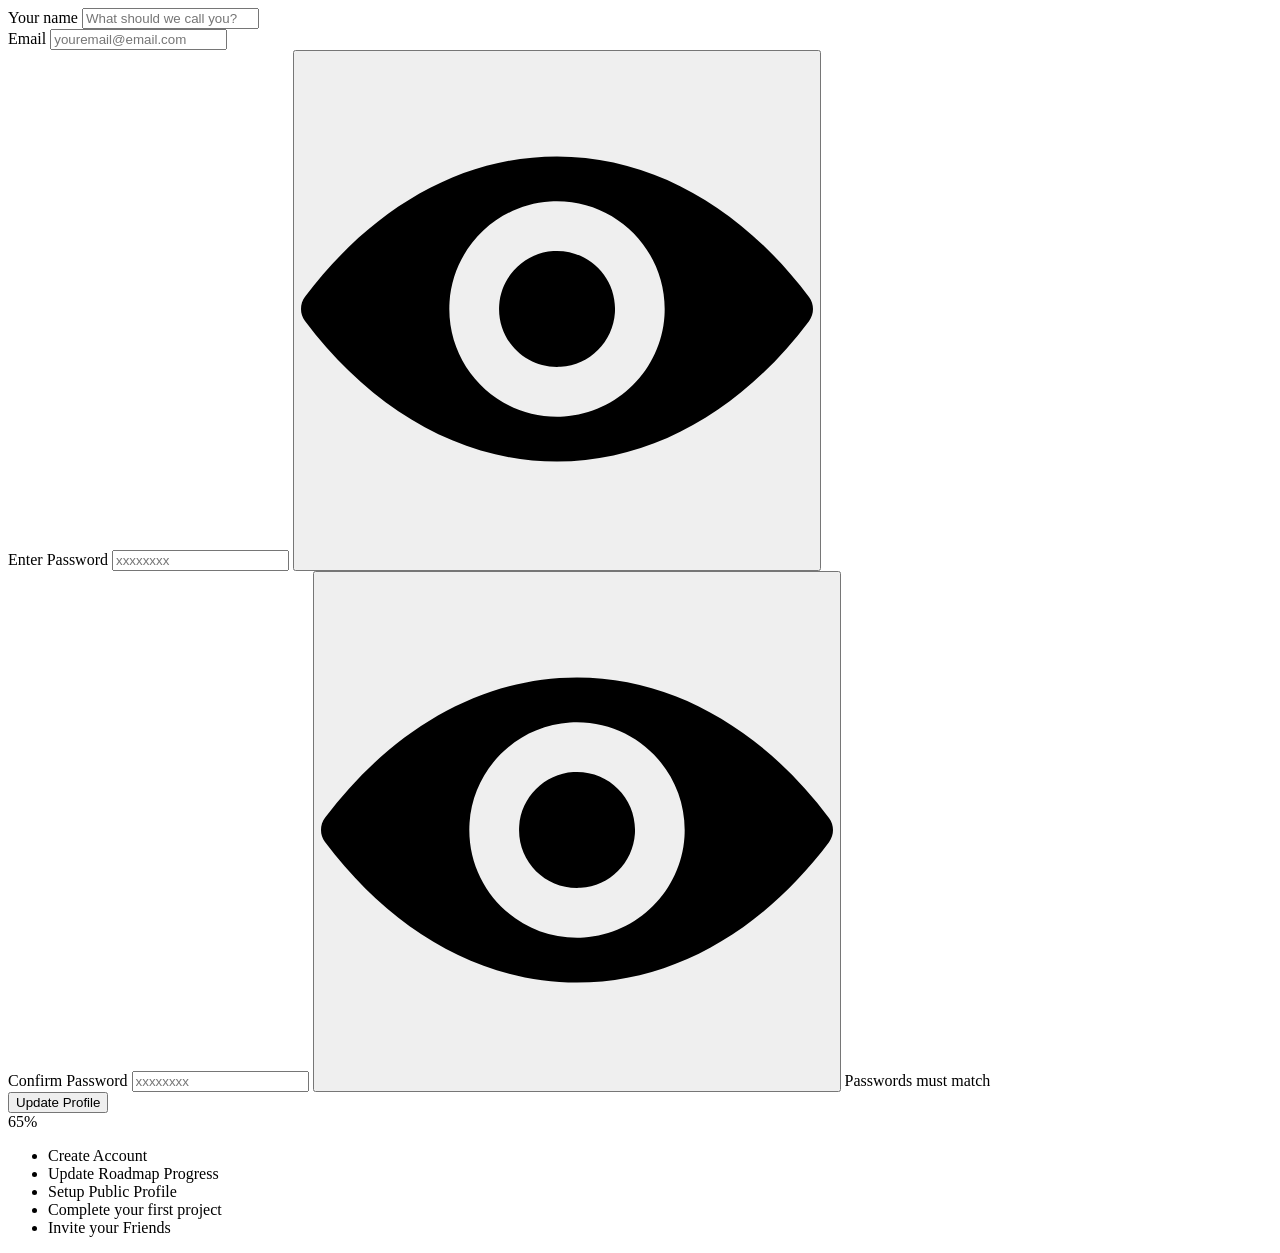
==== 05-accessible-form-ui/index.html @ e5309016 "include accessible form ui project" ====
<!doctype html>
<html lang="en">
    <head>
        <meta charset="UTF-8" />
        <meta name="viewport" content="width=device-width, initial-scale=1.0" />
        <title>Accessible Form</title>
    </head>
    <body>
        <div class="container-form">
            <form action="#" method="post">
                <div class="user-infos">
                    <div class="form-group">
                        <label for="user-name">Your name</label>
                        <input
                            type="text"
                            id="user-name"
                            name="user-name"
                            placeholder="What should we call you?"
                            aria-required="true"
                        />
                    </div>
                    <div class="form-group">
                        <label for="email">Email</label>
                        <input
                            type="email"
                            id="email"
                            name="email"
                            placeholder="youremail@email.com"
                            aria-required="true"
                            aria-invalid="true"
                        />
                    </div>
                </div>

                <div class="pass-infos">
                    <div class="form-group">
                        <label for="password">Enter Password</label>
                        <input
                            type="password"
                            id="password"
                            name="password"
                            placeholder="xxxxxxxx"
                            aria-required="true"
                        />
                        <button
                            type="button"
                            class="show-password-btn"
                            aria-label="Password is hidden"
                            aria-pressed="false"
                        >
                            <svg
                                xmlns="http://www.w3.org/2000/svg"
                                version="1.1"
                                xmlns:xlink="http://www.w3.org/1999/xlink"
                                width="512"
                                height="512"
                                x="0"
                                y="0"
                                viewBox="0 0 488.85 488.85"
                                style="enable-background: new 0 0 512 512"
                                xml:space="preserve"
                                class=""
                            >
                                <g>
                                    <path
                                        d="M244.425 98.725c-93.4 0-178.1 51.1-240.6 134.1-5.1 6.8-5.1 16.3 0 23.1 62.5 83.1 147.2 134.2 240.6 134.2s178.1-51.1 240.6-134.1c5.1-6.8 5.1-16.3 0-23.1-62.5-83.1-147.2-134.2-240.6-134.2zm6.7 248.3c-62 3.9-113.2-47.2-109.3-109.3 3.2-51.2 44.7-92.7 95.9-95.9 62-3.9 113.2 47.2 109.3 109.3-3.3 51.1-44.8 92.6-95.9 95.9zm-3.1-47.4c-33.4 2.1-61-25.4-58.8-58.8 1.7-27.6 24.1-49.9 51.7-51.7 33.4-2.1 61 25.4 58.8 58.8-1.8 27.7-24.2 50-51.7 51.7z"
                                        fill="#000000"
                                        opacity="1"
                                        data-original="#000000"
                                        class=""
                                    ></path>
                                </g>
                            </svg>
                        </button>
                    </div>
                    <div class="form-group">
                        <label for="confirm-password">Confirm Password</label>
                        <input
                            type="password"
                            id="confirm-password"
                            name="confirm-password"
                            placeholder="xxxxxxxx"
                            aria-required="true"
                        />
                        <button
                            type="button"
                            class="show-password-btn"
                            aria-label="Password is hidden"
                            aria-pressed="false"
                        >
                            <svg
                                xmlns="http://www.w3.org/2000/svg"
                                version="1.1"
                                xmlns:xlink="http://www.w3.org/1999/xlink"
                                width="512"
                                height="512"
                                x="0"
                                y="0"
                                viewBox="0 0 488.85 488.85"
                                style="enable-background: new 0 0 512 512"
                                xml:space="preserve"
                                class=""
                            >
                                <g>
                                    <path
                                        d="M244.425 98.725c-93.4 0-178.1 51.1-240.6 134.1-5.1 6.8-5.1 16.3 0 23.1 62.5 83.1 147.2 134.2 240.6 134.2s178.1-51.1 240.6-134.1c5.1-6.8 5.1-16.3 0-23.1-62.5-83.1-147.2-134.2-240.6-134.2zm6.7 248.3c-62 3.9-113.2-47.2-109.3-109.3 3.2-51.2 44.7-92.7 95.9-95.9 62-3.9 113.2 47.2 109.3 109.3-3.3 51.1-44.8 92.6-95.9 95.9zm-3.1-47.4c-33.4 2.1-61-25.4-58.8-58.8 1.7-27.6 24.1-49.9 51.7-51.7 33.4-2.1 61 25.4 58.8 58.8-1.8 27.7-24.2 50-51.7 51.7z"
                                        fill="#000000"
                                        opacity="1"
                                        data-original="#000000"
                                        class=""
                                    ></path>
                                </g>
                            </svg>
                        </button>
                        <span class="error-message">Passwords must match</span>
                    </div>
                    <div class="form-group btn-container">
                        <button type="submit" class="subimit-btn">
                            Update Profile
                        </button>
                    </div>
                </div>
                <div class="progress-container">
                    <div class="progress-bar">
                        <div class="progress"></div>
                    </div>
                    <span class="progress-percentage">65%</span>
                </div>
                <div class="form-footer">
                    <ul class="checklist">
                        <li>Create Account</li>
                        <li>Update Roadmap Progress</li>
                        <li>Setup Public Profile</li>
                        <li class="incomplete">Complete your first project</li>
                        <li class="incomplete">Invite your Friends</li>
                    </ul>
                </div>
            </form>
        </div>
    </body>
</html>
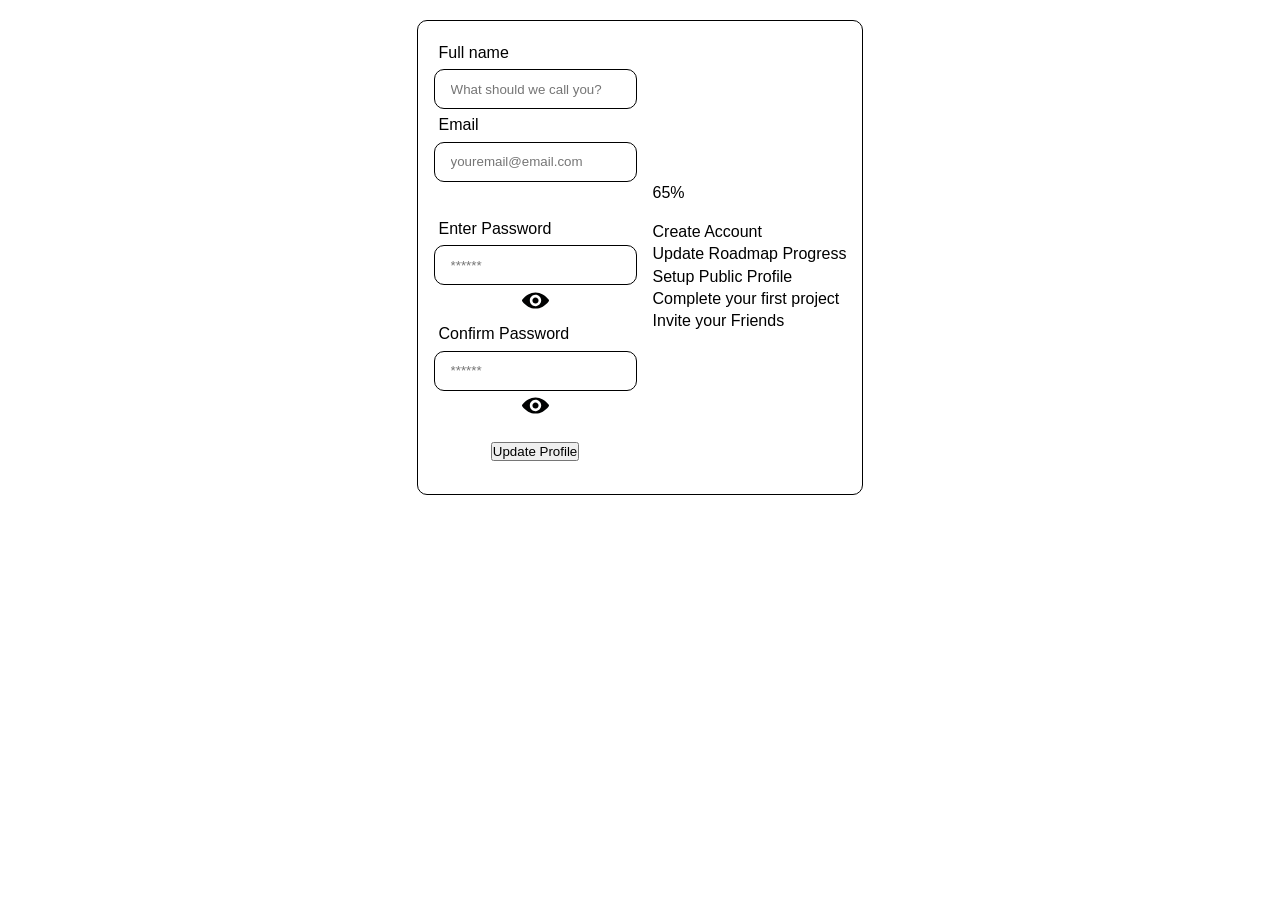
==== commit 446dfa04: "config of index.html and style.css and adding svg icons" ====
--- a/05-accessible-form-ui/index.html
+++ b/05-accessible-form-ui/index.html
@@ -4,13 +4,15 @@
         <meta charset="UTF-8" />
         <meta name="viewport" content="width=device-width, initial-scale=1.0" />
         <title>Accessible Form</title>
+
+        <link rel="stylesheet" href="style.css" />
     </head>
     <body>
-        <div class="container-form">
-            <form action="#" method="post">
-                <div class="user-infos">
-                    <div class="form-group">
-                        <label for="user-name">Your name</label>
+        <div class="flex container-form">
+            <form action="#" method="post" class="flex col form-group">
+                <div class="flex col user-infos">
+                    <div class="flex col">
+                        <label for="user-name">Full name</label>
                         <input
                             type="text"
                             id="user-name"
@@ -19,7 +21,7 @@
                             aria-required="true"
                         />
                     </div>
-                    <div class="form-group">
+                    <div class="flex col">
                         <label for="email">Email</label>
                         <input
                             type="email"
@@ -32,14 +34,14 @@
                     </div>
                 </div>
 
-                <div class="pass-infos">
-                    <div class="form-group">
+                <div class="flex col pass-infos">
+                    <div class="flex col">
                         <label for="password">Enter Password</label>
                         <input
                             type="password"
                             id="password"
                             name="password"
-                            placeholder="xxxxxxxx"
+                            placeholder="******"
                             aria-required="true"
                         />
                         <button
@@ -48,38 +50,16 @@
                             aria-label="Password is hidden"
                             aria-pressed="false"
                         >
-                            <svg
-                                xmlns="http://www.w3.org/2000/svg"
-                                version="1.1"
-                                xmlns:xlink="http://www.w3.org/1999/xlink"
-                                width="512"
-                                height="512"
-                                x="0"
-                                y="0"
-                                viewBox="0 0 488.85 488.85"
-                                style="enable-background: new 0 0 512 512"
-                                xml:space="preserve"
-                                class=""
-                            >
-                                <g>
-                                    <path
-                                        d="M244.425 98.725c-93.4 0-178.1 51.1-240.6 134.1-5.1 6.8-5.1 16.3 0 23.1 62.5 83.1 147.2 134.2 240.6 134.2s178.1-51.1 240.6-134.1c5.1-6.8 5.1-16.3 0-23.1-62.5-83.1-147.2-134.2-240.6-134.2zm6.7 248.3c-62 3.9-113.2-47.2-109.3-109.3 3.2-51.2 44.7-92.7 95.9-95.9 62-3.9 113.2 47.2 109.3 109.3-3.3 51.1-44.8 92.6-95.9 95.9zm-3.1-47.4c-33.4 2.1-61-25.4-58.8-58.8 1.7-27.6 24.1-49.9 51.7-51.7 33.4-2.1 61 25.4 58.8 58.8-1.8 27.7-24.2 50-51.7 51.7z"
-                                        fill="#000000"
-                                        opacity="1"
-                                        data-original="#000000"
-                                        class=""
-                                    ></path>
-                                </g>
-                            </svg>
+                            <img src="spy-eye-open.svg" alt="" />
                         </button>
                     </div>
-                    <div class="form-group">
+                    <div class="flex col">
                         <label for="confirm-password">Confirm Password</label>
                         <input
                             type="password"
                             id="confirm-password"
                             name="confirm-password"
-                            placeholder="xxxxxxxx"
+                            placeholder="******"
                             aria-required="true"
                         />
                         <button
@@ -88,38 +68,19 @@
                             aria-label="Password is hidden"
                             aria-pressed="false"
                         >
-                            <svg
-                                xmlns="http://www.w3.org/2000/svg"
-                                version="1.1"
-                                xmlns:xlink="http://www.w3.org/1999/xlink"
-                                width="512"
-                                height="512"
-                                x="0"
-                                y="0"
-                                viewBox="0 0 488.85 488.85"
-                                style="enable-background: new 0 0 512 512"
-                                xml:space="preserve"
-                                class=""
-                            >
-                                <g>
-                                    <path
-                                        d="M244.425 98.725c-93.4 0-178.1 51.1-240.6 134.1-5.1 6.8-5.1 16.3 0 23.1 62.5 83.1 147.2 134.2 240.6 134.2s178.1-51.1 240.6-134.1c5.1-6.8 5.1-16.3 0-23.1-62.5-83.1-147.2-134.2-240.6-134.2zm6.7 248.3c-62 3.9-113.2-47.2-109.3-109.3 3.2-51.2 44.7-92.7 95.9-95.9 62-3.9 113.2 47.2 109.3 109.3-3.3 51.1-44.8 92.6-95.9 95.9zm-3.1-47.4c-33.4 2.1-61-25.4-58.8-58.8 1.7-27.6 24.1-49.9 51.7-51.7 33.4-2.1 61 25.4 58.8 58.8-1.8 27.7-24.2 50-51.7 51.7z"
-                                        fill="#000000"
-                                        opacity="1"
-                                        data-original="#000000"
-                                        class=""
-                                    ></path>
-                                </g>
-                            </svg>
+                            <img src="spy-eye-open.svg" alt="" />
                         </button>
                         <span class="error-message">Passwords must match</span>
                     </div>
-                    <div class="form-group btn-container">
+                    <div class="btn-container">
                         <button type="submit" class="subimit-btn">
                             Update Profile
                         </button>
                     </div>
                 </div>
+            </form>
+
+            <div class="flex col aside-container">
                 <div class="progress-container">
                     <div class="progress-bar">
                         <div class="progress"></div>
@@ -135,7 +96,7 @@
                         <li class="incomplete">Invite your Friends</li>
                     </ul>
                 </div>
-            </form>
+            </div>
         </div>
     </body>
 </html>
--- a/05-accessible-form-ui/style.css
+++ b/05-accessible-form-ui/style.css
@@ -0,0 +1,101 @@
+* {
+    box-sizing: border-box;
+    margin: 0;
+    padding: 0;
+}
+
+html {
+    font-size: 62.5%;
+}
+
+body {
+    padding: 2rem;
+    display: flex;
+    align-items: center;
+    justify-content: center;
+    font-family: sans-serif;
+    line-height: 1.4;
+}
+
+.flex {
+    display: flex;
+    &.wrap {
+        flex-flow: row nowrap;
+    }
+    &.col {
+        flex-flow: column;
+        &.wrap {
+            flex-flow: column nowrap;
+        }
+    }
+}
+
+.container-form {
+    padding: 1.6rem;
+    gap: 1.6rem;
+    border: solid black 0.1rem;
+    border-radius: 1rem;
+    align-items: center;
+    justify-content: center;
+    font-size: 1.6rem;
+
+    .form-group {
+        gap: 3.12rem;
+    }
+
+    .user-infos,
+    .pass-infos {
+        label {
+            padding: 0.5rem;
+        }
+
+        input {
+            height: 4rem;
+            border: solid black 0.1rem;
+            border-radius: 1rem;
+            padding: 1.6rem;
+        }
+    }
+
+    .pass-infos {
+        position: relative;
+        align-items: center;
+
+        .show-password-btn {
+            position: relative;
+            align-self: center;
+            justify-items: center;
+            background-color: transparent;
+            border: 0;
+            padding: 0.15rem;
+            width: 3rem;
+            cursor: pointer;
+
+            &:hover,
+            &:active {
+                border-radius: 1rem;
+                background-color: #c4c4c4;
+            }
+        }
+
+        .btn-container {
+            padding: 1.6rem;
+        }
+
+        .error-message {
+            display: none;
+        }
+    }
+
+    .aside-container {
+        gap: 1.6rem;
+
+        .form-footer {
+            & ul {
+                list-style: none;
+            }
+        }
+    }
+}
+
+/* <svg xmlns="http://www.w3.org/2000/svg" version="1.1" xmlns:xlink="http://www.w3.org/1999/xlink" width="512" height="512" x="0" y="0" viewBox="0 0 512 512" style="enable-background:new 0 0 512 512" xml:space="preserve" class=""><g><g data-name="Layer 16"><path d="M419.72 419.72 92.26 92.27l-.07-.08a19 19 0 0 0-26.78 27l28.67 28.67a332.64 332.64 0 0 0-88.19 89 34.22 34.22 0 0 0 0 38.38C65.86 364 160.93 416 256 415.35a271.6 271.6 0 0 0 90.46-15.16l46.41 46.41a19 19 0 0 0 26.94-26.79zM256 363.74a107.78 107.78 0 0 1-98.17-152.18l29.95 29.95a69.75 69.75 0 0 0 82.71 82.71l29.95 29.95a107.23 107.23 0 0 1-44.44 9.57zM506.11 236.81C446.14 148 351.07 96 256 96.65a271.6 271.6 0 0 0-90.46 15.16l46 46a107.78 107.78 0 0 1 142.63 142.63l63.74 63.74a332.49 332.49 0 0 0 88.2-89 34.22 34.22 0 0 0 0-38.37z" fill="#000000" opacity="1" data-original="#000000" class=""></path><path d="M256 186.26a69.91 69.91 0 0 0-14.49 1.52l82.71 82.7A69.74 69.74 0 0 0 256 186.26z" fill="#000000" opacity="1" data-original="#000000" class=""></path></g></g></svg> */
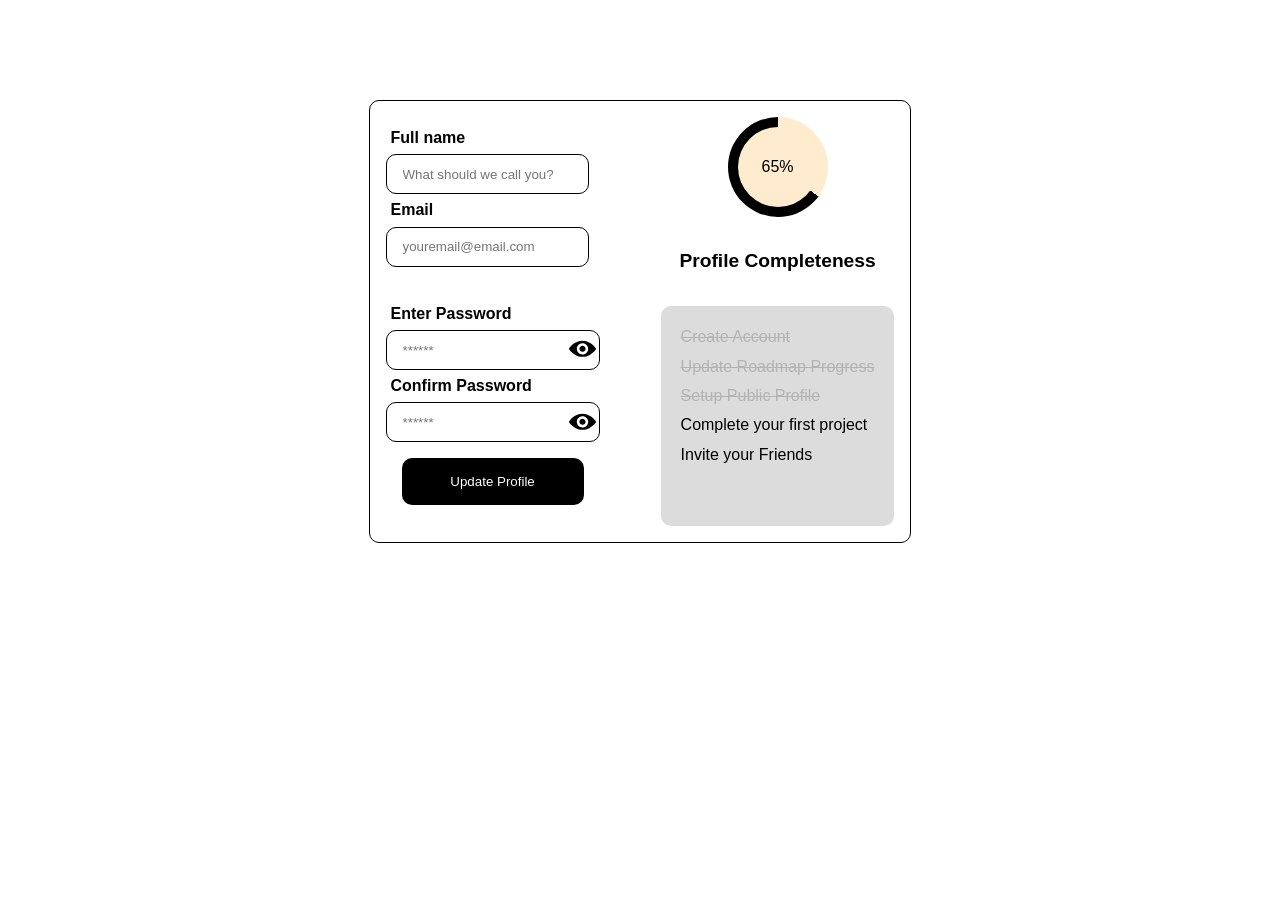
==== commit c1e32bc6: "final commit" ====
--- a/05-accessible-form-ui/index.html
+++ b/05-accessible-form-ui/index.html
@@ -12,11 +12,11 @@
             <form action="#" method="post" class="flex col form-group">
                 <div class="flex col user-infos">
                     <div class="flex col">
-                        <label for="user-name">Full name</label>
+                        <label for="full-name">Full name</label>
                         <input
                             type="text"
-                            id="user-name"
-                            name="user-name"
+                            id="full-name"
+                            name="full-name"
                             placeholder="What should we call you?"
                             aria-required="true"
                         />
@@ -81,17 +81,18 @@
             </form>
 
             <div class="flex col aside-container">
-                <div class="progress-container">
+                <div class="flex col progress-container">
                     <div class="progress-bar">
                         <div class="progress"></div>
                     </div>
                     <span class="progress-percentage">65%</span>
                 </div>
+                <p class="footer-progress">Profile Completeness</p>
                 <div class="form-footer">
-                    <ul class="checklist">
-                        <li>Create Account</li>
-                        <li>Update Roadmap Progress</li>
-                        <li>Setup Public Profile</li>
+                    <ul class="flex col checklist">
+                        <li class="complete">Create Account</li>
+                        <li class="complete">Update Roadmap Progress</li>
+                        <li class="complete">Setup Public Profile</li>
                         <li class="incomplete">Complete your first project</li>
                         <li class="incomplete">Invite your Friends</li>
                     </ul>
--- a/05-accessible-form-ui/style.css
+++ b/05-accessible-form-ui/style.css
@@ -9,7 +9,7 @@
 }
 
 body {
-    padding: 2rem;
+    padding: 10rem 0;
     display: flex;
     align-items: center;
     justify-content: center;
@@ -32,7 +32,7 @@
 
 .container-form {
     padding: 1.6rem;
-    gap: 1.6rem;
+    gap: 6.1rem;
     border: solid black 0.1rem;
     border-radius: 1rem;
     align-items: center;
@@ -40,6 +40,7 @@
     font-size: 1.6rem;
 
     .form-group {
+        align-items: start;
         gap: 3.12rem;
     }
 
@@ -47,6 +48,7 @@
     .pass-infos {
         label {
             padding: 0.5rem;
+            font-weight: 600;
         }
 
         input {
@@ -59,10 +61,11 @@
 
     .pass-infos {
         position: relative;
-        align-items: center;
 
         .show-password-btn {
-            position: relative;
+            position: absolute;
+            right: 1%;
+            transform: translateY(110%);
             align-self: center;
             justify-items: center;
             background-color: transparent;
@@ -80,6 +83,14 @@
 
         .btn-container {
             padding: 1.6rem;
+
+            button {
+                background-color: black;
+                color: white;
+                border: 0;
+                border-radius: 1rem;
+                padding: 1.6rem 4.88rem;
+            }
         }
 
         .error-message {
@@ -88,14 +99,65 @@
     }
 
     .aside-container {
-        gap: 1.6rem;
+        align-items: center;
+        justify-content: center;
+        gap: 3.12rem;
+
+        .progress-percentage {
+            position: relative;
+            font-size: 1.6rem;
+        }
+
+        .progress-container {
+            --progress: 65;
+            position: relative;
+            align-items: center;
+            justify-content: center;
+            width: 10rem;
+            height: 10rem;
+            background: conic-gradient(
+                blanchedalmond calc((100 - var(--progress)) * 1%),
+                black 0
+            );
+            border-radius: 50%;
+            padding: 1rem;
+            overflow: hidden;
+        }
+        .progress-container::before {
+            content: "";
+            position: absolute;
+            width: 80%;
+            height: 80%;
+            border-radius: 50%;
+            background: blanchedalmond;
+        }
+
+        .footer-progress {
+            font-weight: 600;
+            font-size: 1.92rem;
+        }
 
         .form-footer {
+            padding: 2rem 2rem 6rem 2rem;
+            border-radius: 1rem;
+            background-color: gainsboro;
+
+            .checklist {
+                gap: 0.7rem;
+
+                .complete {
+                    color: #b3b3b3;
+                    text-decoration: line-through;
+                }
+                .incomplete {
+                    text-decoration: none;
+                    color: black;
+                }
+            }
+
             & ul {
                 list-style: none;
             }
         }
     }
 }
-
-/* <svg xmlns="http://www.w3.org/2000/svg" version="1.1" xmlns:xlink="http://www.w3.org/1999/xlink" width="512" height="512" x="0" y="0" viewBox="0 0 512 512" style="enable-background:new 0 0 512 512" xml:space="preserve" class=""><g><g data-name="Layer 16"><path d="M419.72 419.72 92.26 92.27l-.07-.08a19 19 0 0 0-26.78 27l28.67 28.67a332.64 332.64 0 0 0-88.19 89 34.22 34.22 0 0 0 0 38.38C65.86 364 160.93 416 256 415.35a271.6 271.6 0 0 0 90.46-15.16l46.41 46.41a19 19 0 0 0 26.94-26.79zM256 363.74a107.78 107.78 0 0 1-98.17-152.18l29.95 29.95a69.75 69.75 0 0 0 82.71 82.71l29.95 29.95a107.23 107.23 0 0 1-44.44 9.57zM506.11 236.81C446.14 148 351.07 96 256 96.65a271.6 271.6 0 0 0-90.46 15.16l46 46a107.78 107.78 0 0 1 142.63 142.63l63.74 63.74a332.49 332.49 0 0 0 88.2-89 34.22 34.22 0 0 0 0-38.37z" fill="#000000" opacity="1" data-original="#000000" class=""></path><path d="M256 186.26a69.91 69.91 0 0 0-14.49 1.52l82.71 82.7A69.74 69.74 0 0 0 256 186.26z" fill="#000000" opacity="1" data-original="#000000" class=""></path></g></g></svg> */
